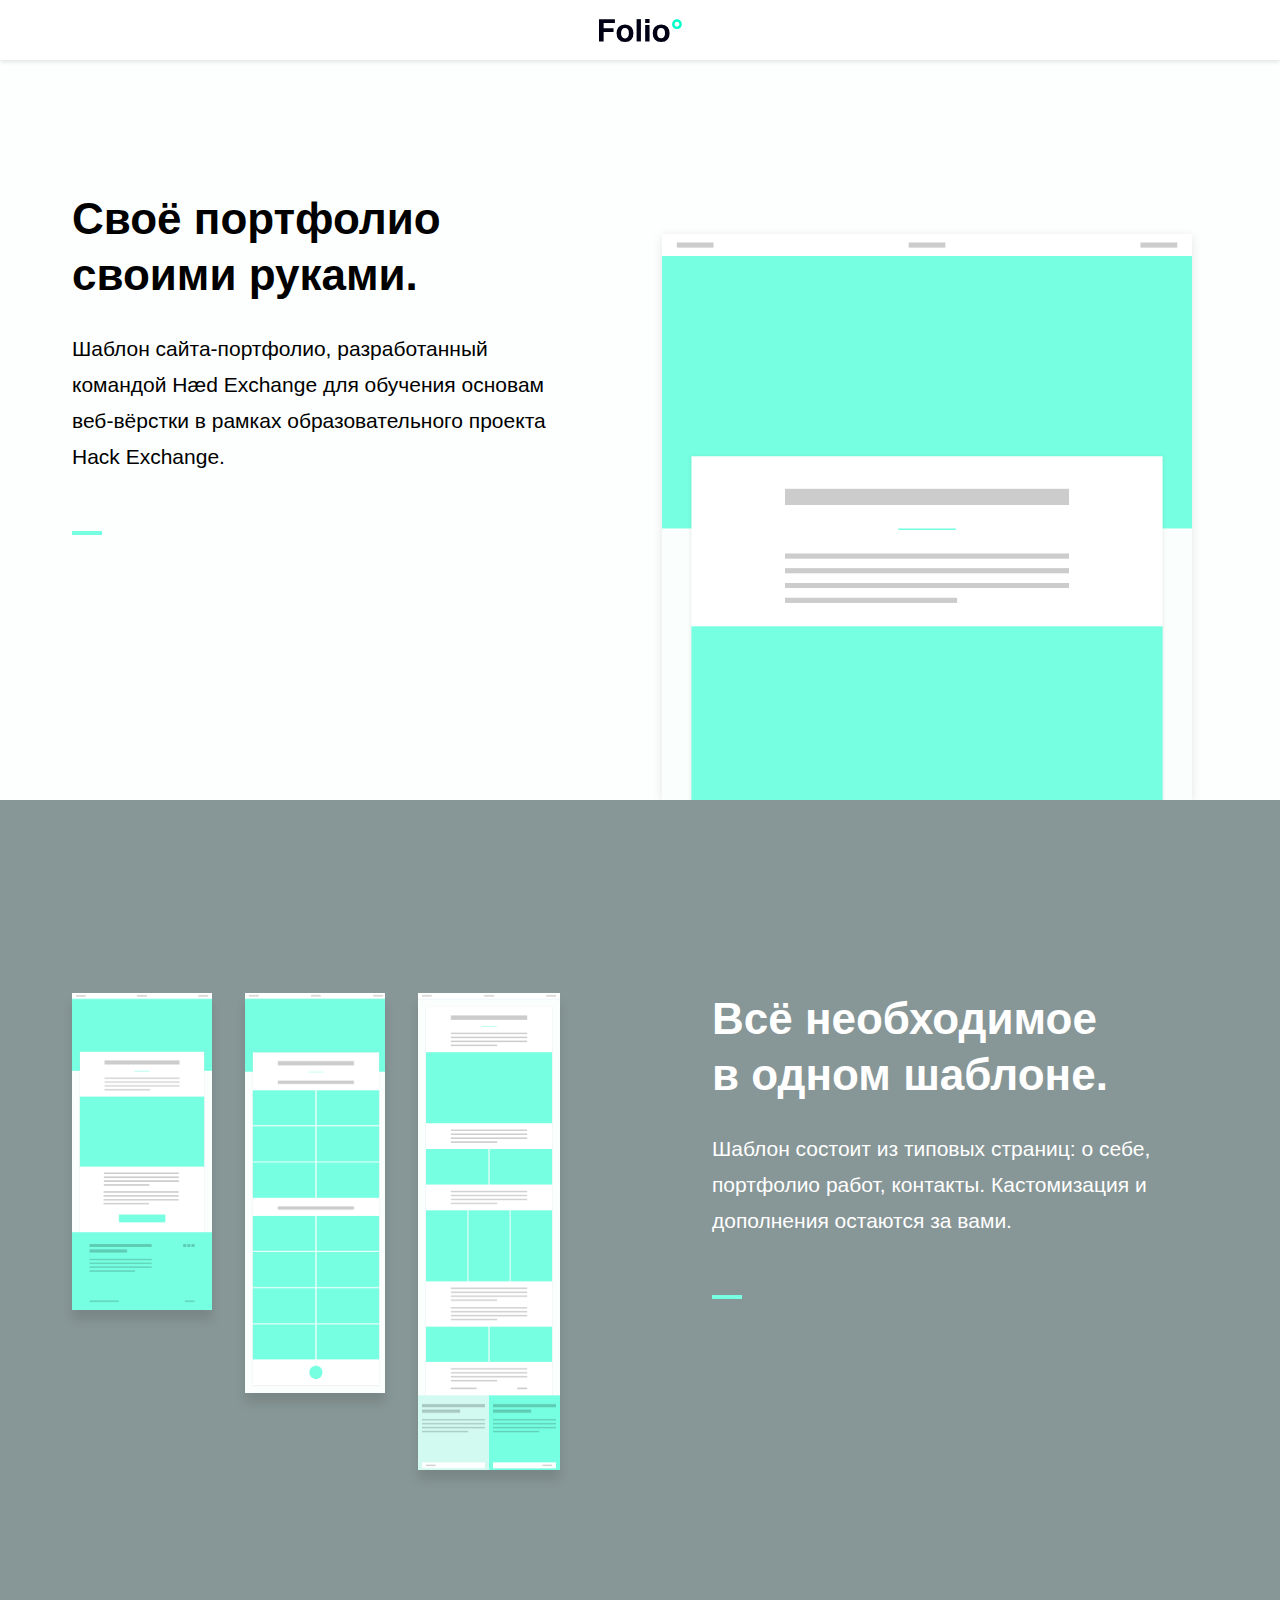
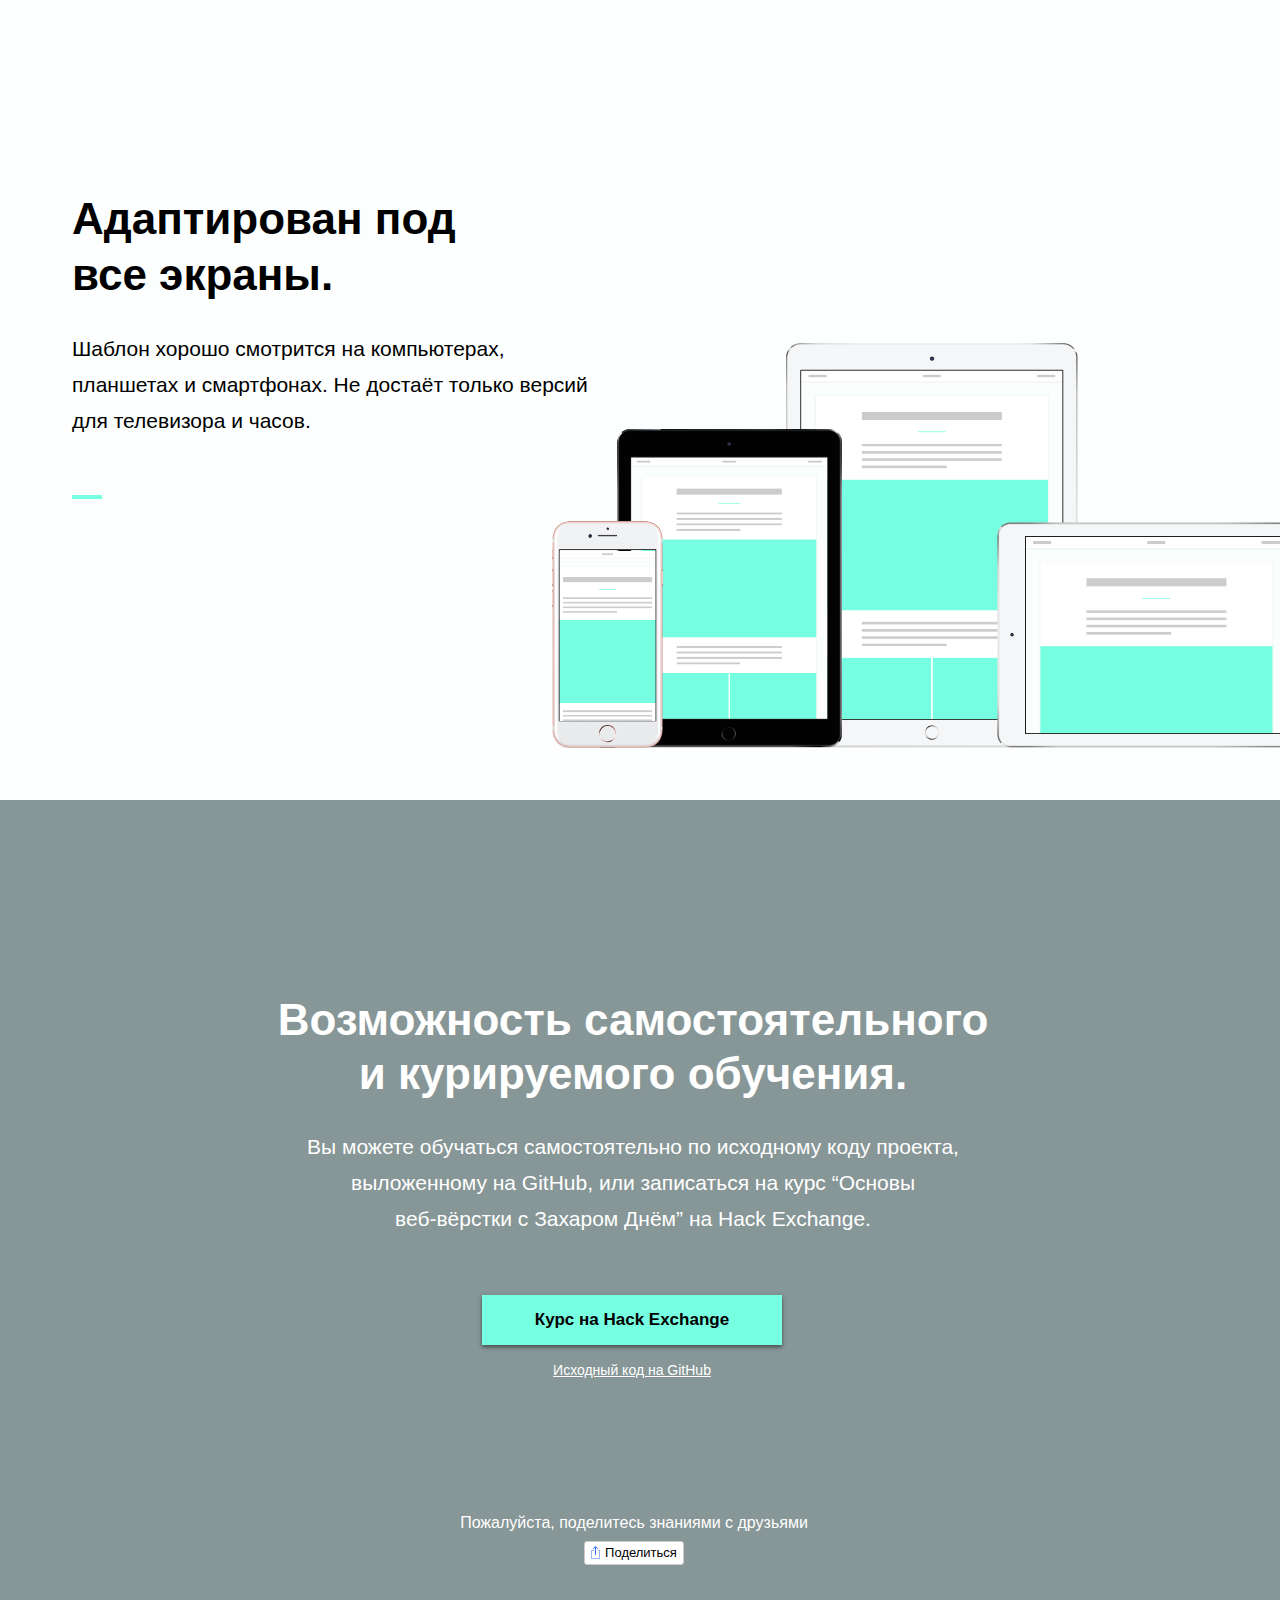
==== index.html @ 78de4917 "index" ====
<!DOCTYPE html>
<html>
  <head>
    <meta charset="utf-8">
    <meta name="viewport" content="width=device-width">

    <title>Folio</title>

    <meta name="description" content="Шаблон сайта-портфолио, разработанный командой Hæd Exchange для обучения основам веб-вёрстки в рамках образовательного проекта Hack Exchange.">
    <meta name="keywords" content="hack, exchange, html, css, javascript, hse, design, rap, yo">

    <meta property="og:type" content="site">
    <meta property="og:url" content="http://folio.hack.exchange">
    <meta property="og:title" content="Шаблон сайта-портфолио">
    <meta property="og:description" content="Шаблон сайта-портфолио, разработанный командой Hæd Exchange для обучения основам веб-вёрстки в рамках образовательного проекта Hack Exchange.">
    <meta property="og:image" content="/images/share.png">

    <link rel="icon" type="image/png" href="favicon.png" />

    <link rel="stylesheet" href="stylesheets/style.css">

    <link rel="stylesheet" href="social-likes_birman.css">
    <script src="javascripts/jquery-3.1.1.js"></script>
    <script src="javascripts/social-likes.min.js"></script>

    <style media="screen">
    </style>
  </head>

  <body class="landing">

    <nav class="menubar">
      <div>
        <a class="logo"></a>
      </div>
    </nav>

    <section class="landingWrapper">
      <section class="mainSection left">
        <section>
          <h2>
            Своё портфолио<br>
            своими руками.
          </h2>

          <p>
            Шаблон сайта-портфолио, разработанный<br>
            командой Hæd Exchange для обучения основам<br>
            веб-вёрстки в рамках образовательного<br class="compact"> проекта<br class="full">
            Hack Exchange.
          </p>

          <figure></figure>
        </section>

        <figure class="mockup" id="mockup1"></figure>
      </section>

      <section class="mainSection right">
        <section>
          <h2>
            Всё необходимое<br>
            в одном шаблоне.
          </h2>

          <p>
            Шаблон состоит из типовых страниц: о себе,<br>
            портфолио работ, контакты. Кастомизация и<br>
            дополнения остаются за вами.
          </p>

          <figure></figure>
        </section>

        <figure class="mockup" id="mockup2-1"></figure>

        <figure class="mockup" id="mockup2-2"></figure>

        <figure class="mockup" id="mockup2-3"></figure>

      </section>

      <section class="mainSection left">
        <section>
          <h2>
            Адаптирован под<br>
            все экраны.
          </h2>

          <p>
            Шаблон хорошо смотрится на компьютерах,<br>
            планшетах и смартфонах. Не достаёт только<br class="compact"> версий<br class="full">
            для телевизора и часов.
          </p>

          <figure></figure>
        </section>
        <figure class="mockup" id="mockup3"></figure>
      </section>

      <section class="mainSection center">
        <section>
          <h2>
            Возможность самостоятельного<br>
            и курируемого обучения.
          </h2>

          <p>
            Вы можете обучаться самостоятельно по исходному коду проекта,<br>
            выложенному на GitHub, или записаться на курс “Основы<br>
            веб-вёрстки с Захаром Днём” на Hack Exchange.
          </p>

          <nav>
            <a class="btn large blue" href="http://lessons.hack.exchange">Курс на Hack Exchange</a>
            <a class="btn small clear" href="http://github.com/">Исходный код на GitHub</a>
          </nav>
        </section>

        <footer>
          <p>Пожалуйста, поделитесь знаниями с друзьями</p>

          <div class="social-likes social-likes_single" data-single-title="Поделиться" data-url="http://folio.hack.exchange" data-single-title="Share">
           <div class="facebook" title="Share link on Facebook">Facebook
         </div>
        </footer>
      </section>
    </section>
  </body>
</html>
---- stylesheets/style.css ----
@import"reset.css";

@import"menubar.css";

@import"social-likes_birman.css";

@import"buttons.css";

/*landing*/
@import"landing.css";
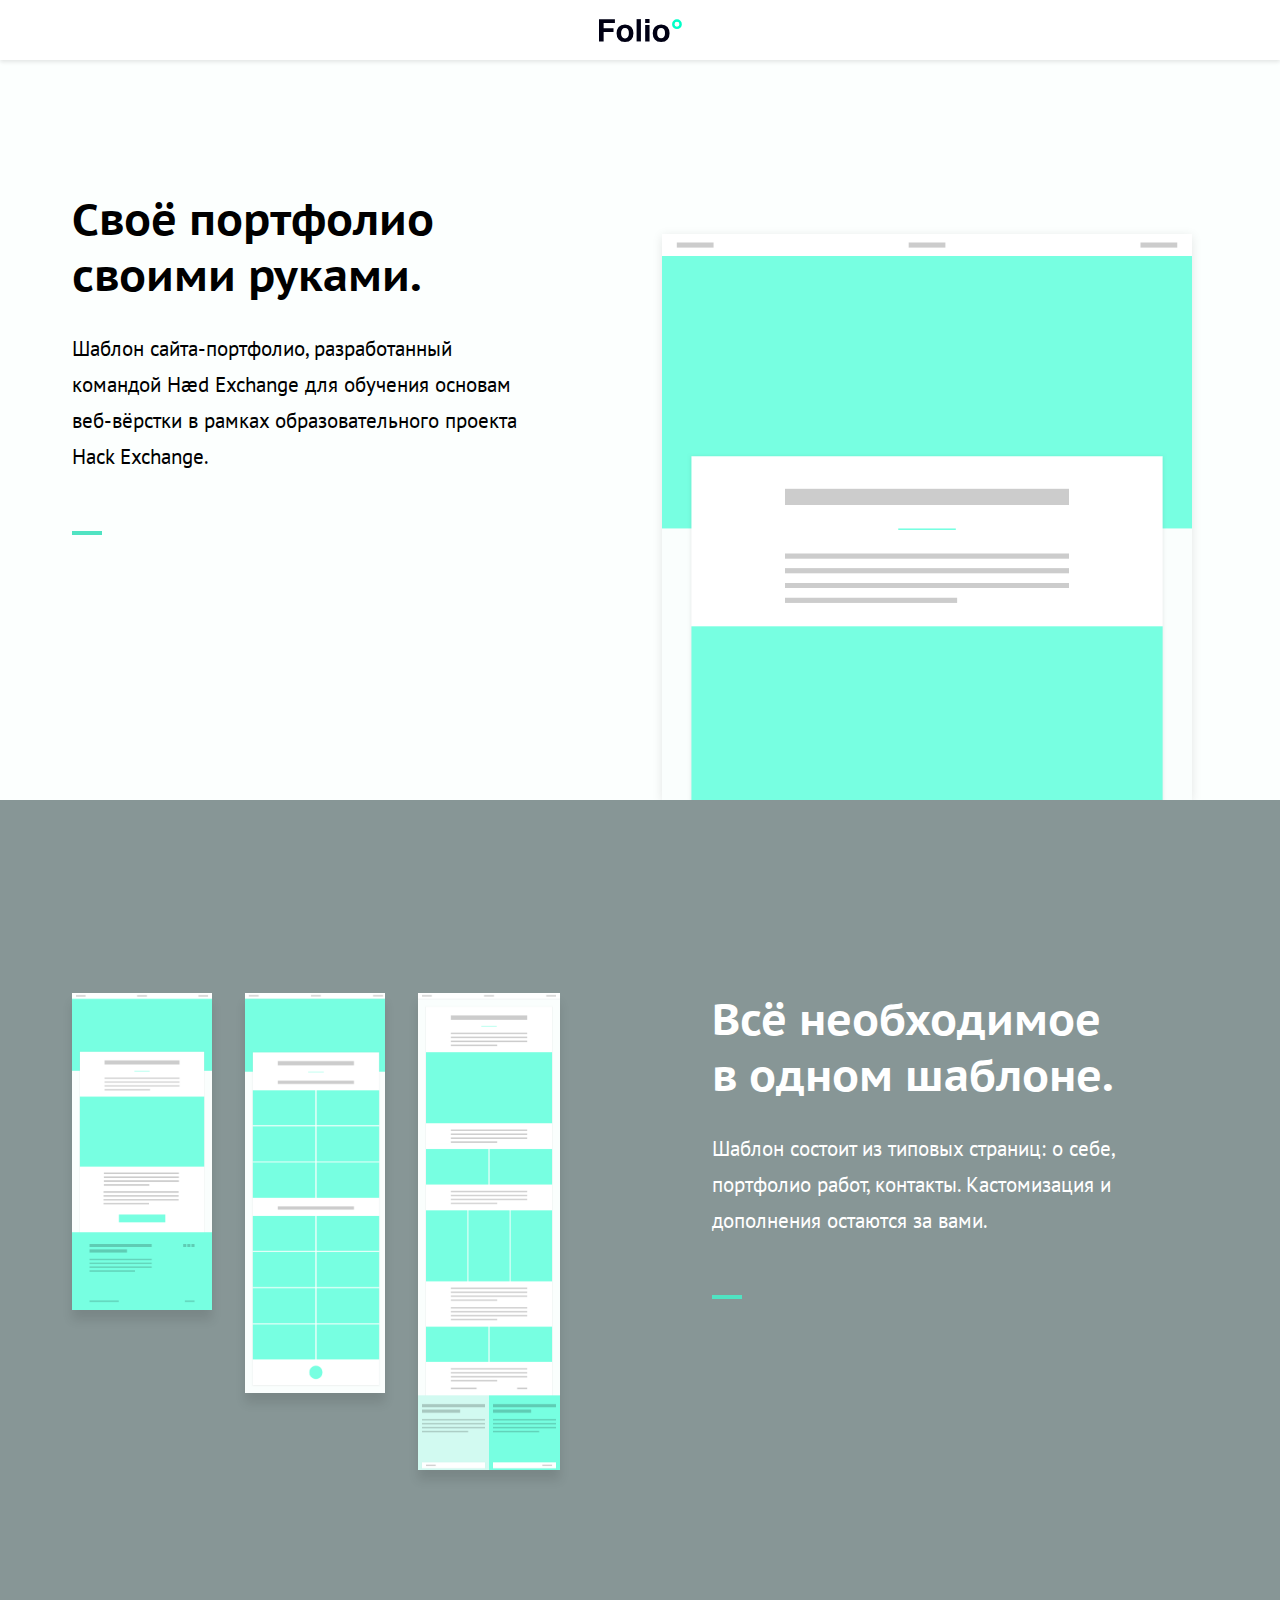
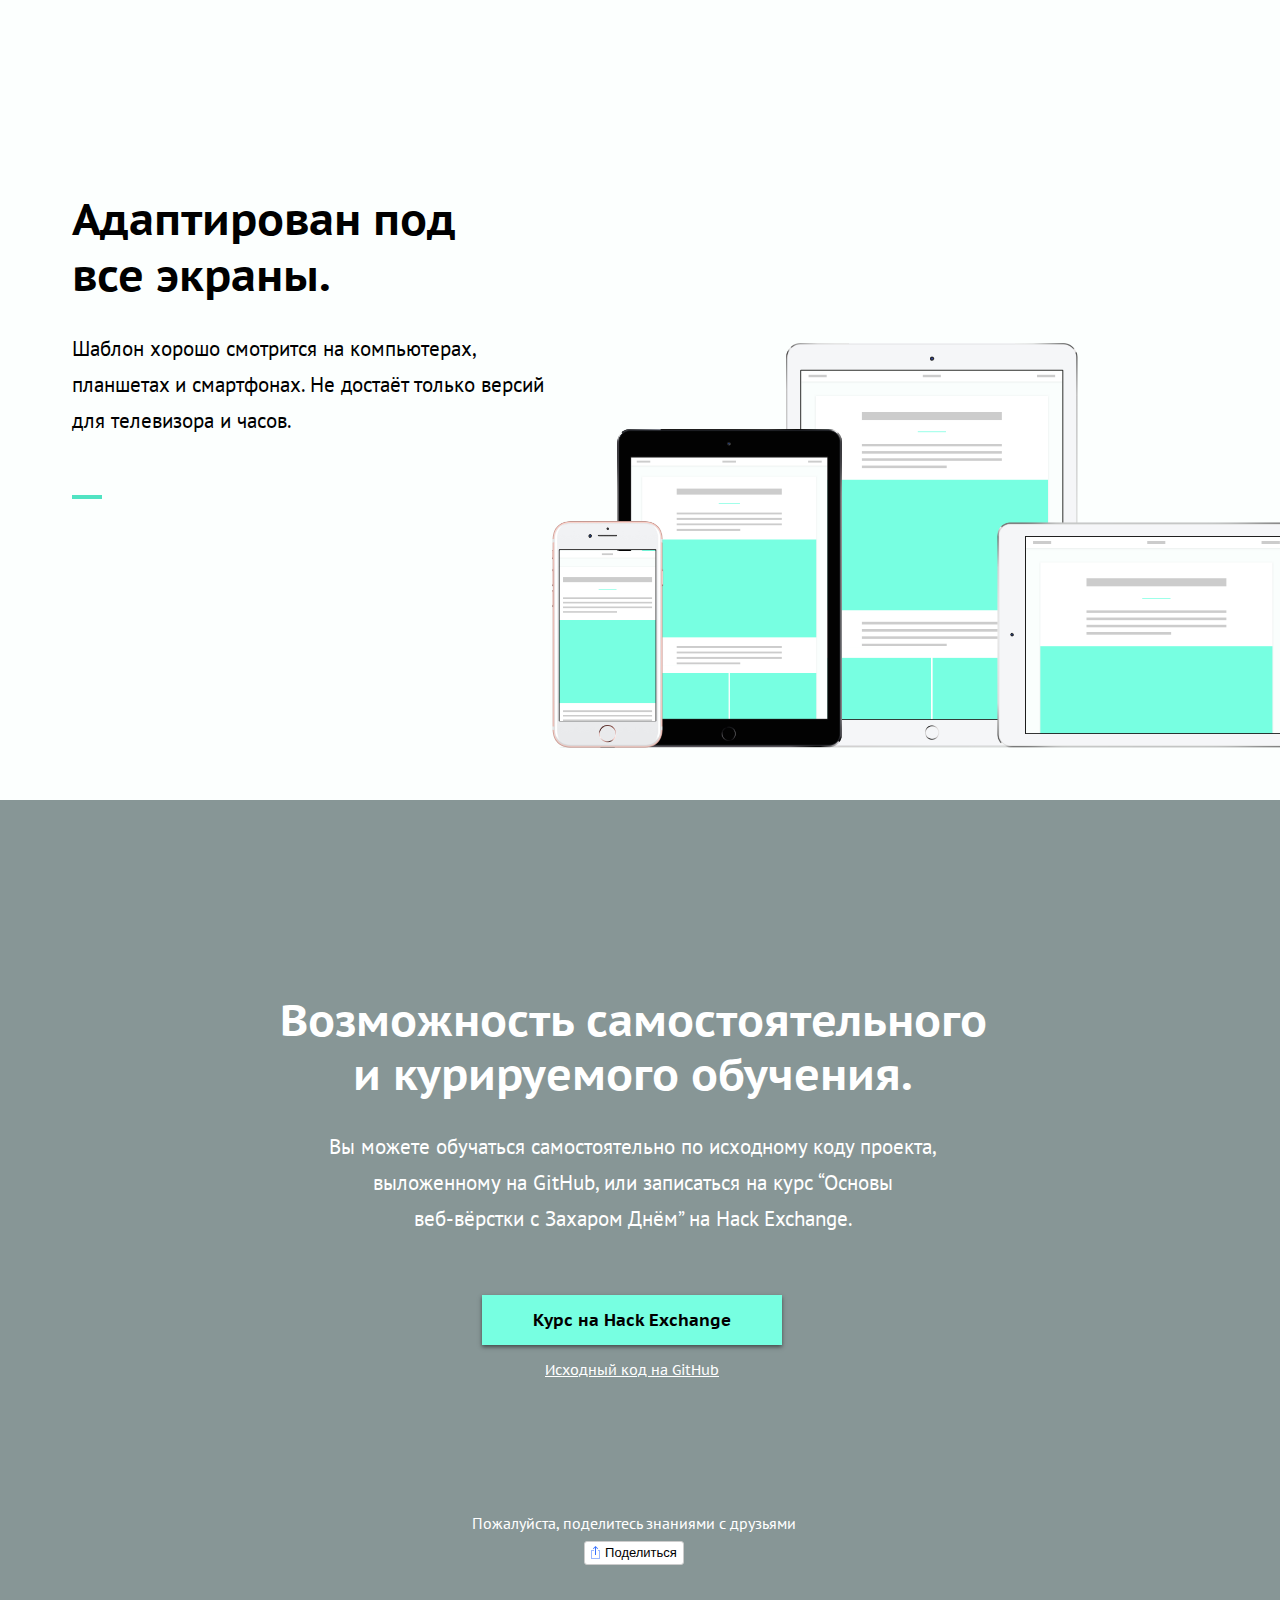
==== commit 76b0144c: "Проверено" ====
--- a/index.html
+++ b/index.html
@@ -10,21 +10,19 @@
     <meta name="keywords" content="hack, exchange, html, css, javascript, hse, design, rap, yo">
 
     <meta property="og:type" content="site">
-    <meta property="og:url" content="http://folio.hack.exchange">
+    <meta property="og:url" content="https://moltoingenuo.github.io/HSEDC2016-Folio-moltoingenuo/">
     <meta property="og:title" content="Шаблон сайта-портфолио">
     <meta property="og:description" content="Шаблон сайта-портфолио, разработанный командой Hæd Exchange для обучения основам веб-вёрстки в рамках образовательного проекта Hack Exchange.">
-    <meta property="og:image" content="/images/share.png">
+    <meta property="og:image" content="https://moltoingenuo.github.io/HSEDC2016-Folio-moltoingenuo/images/share.png">
 
-    <link rel="icon" type="image/png" href="favicon.png" />
+    <link rel="icon" type="image/x-icon" href="favicon.ico">
+    <link rel="icon" type="image/png" href="favicon.png">
+    <link rel="apple-touch-icon" sizes="57x57" href="apple-touch-icon.png">
 
     <link rel="stylesheet" href="stylesheets/style.css">
 
-    <link rel="stylesheet" href="social-likes_birman.css">
     <script src="javascripts/jquery-3.1.1.js"></script>
     <script src="javascripts/social-likes.min.js"></script>
-
-    <style media="screen">
-    </style>
   </head>
 
   <body class="landing">
@@ -120,9 +118,9 @@
         <footer>
           <p>Пожалуйста, поделитесь знаниями с друзьями</p>
 
-          <div class="social-likes social-likes_single" data-single-title="Поделиться" data-url="http://folio.hack.exchange" data-single-title="Share">
-           <div class="facebook" title="Share link on Facebook">Facebook
-         </div>
+          <div class="social-likes social-likes_single" data-single-title="Поделиться" data-url="https://moltoingenuo.github.io/HSEDC2016-Folio-moltoingenuo/" data-single-title="Share">
+            <div class="facebook" title="Share link on Facebook">Facebook</div>
+          </div>
         </footer>
       </section>
     </section>
--- a/stylesheets/style.css
+++ b/stylesheets/style.css
@@ -1,10 +1,9 @@
-@import"reset.css";
+@import "reset.css";
+@import "https://fonts.googleapis.com/css?family=PT+Sans+Caption:400,700|PT+Sans:400,400i,700,700i&subset=cyrillic";
+@import "social-likes_birman.css";
 
-@import"menubar.css";
-
-@import"social-likes_birman.css";
-
-@import"buttons.css";
+@import "menubar.css";
+@import "buttons.css";
 
 /*landing*/
-@import"landing.css";
+@import "landing.css";
